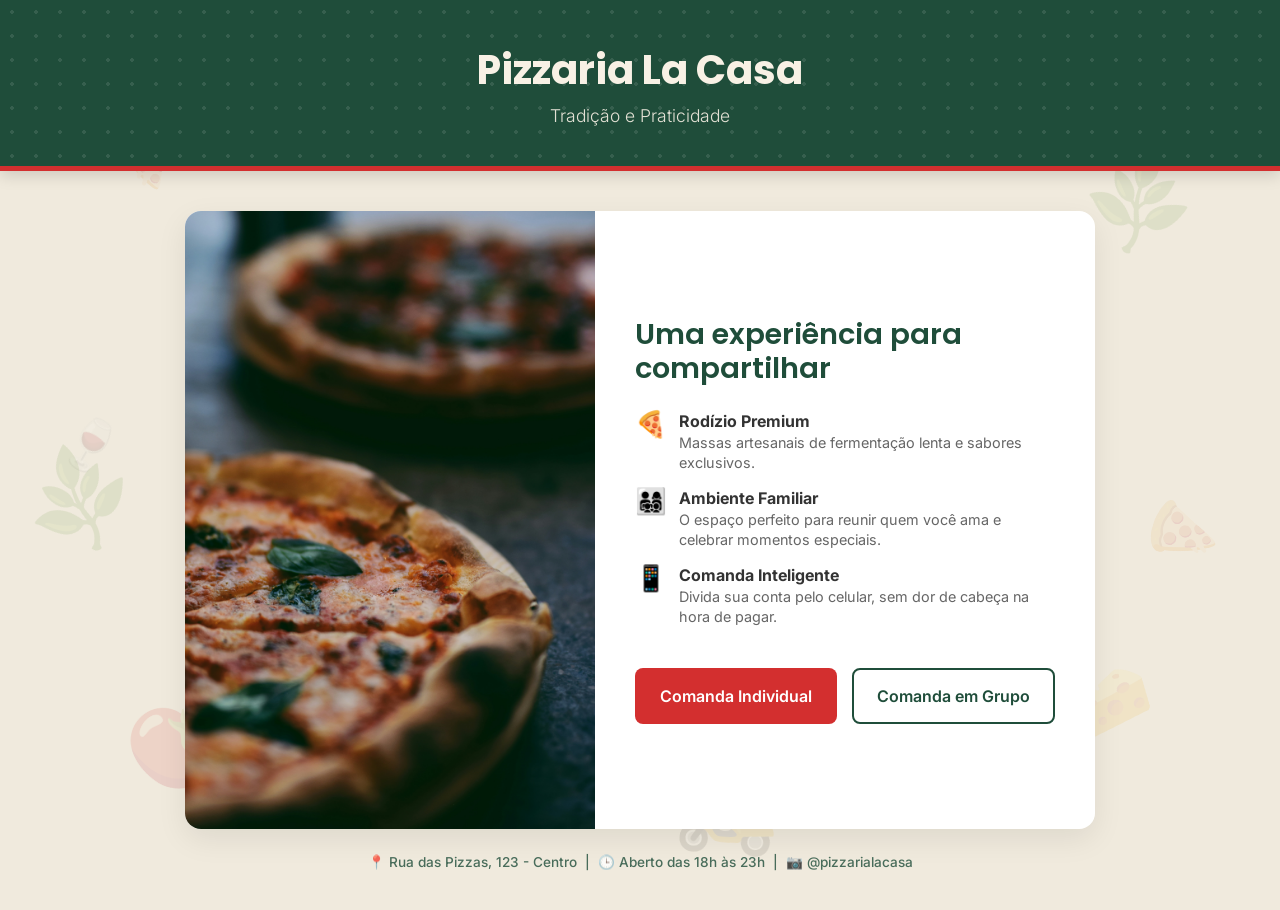
==== index.html @ f1805e40 "Projeto final" ====
<!DOCTYPE html>
<html lang="pt-BR">
<head>
    <meta charset="UTF-8">
    <title>Pizzaria La Casa</title>
    <meta name="viewport" content="width=device-width, initial-scale=1.0">
    <link href="https://fonts.googleapis.com/css2?family=Inter:wght@300;400;500;600&family=Poppins:wght@500;600;700&display=swap" rel="stylesheet">
    <link rel="stylesheet" href="style.css">
</head>
<body>

    <div class="decoracoes">
        <span class="icone d1">🍕</span>
        <span class="icone d2">🌿</span>
        <span class="icone d3">🍅</span>
        <span class="icone d4">🧀</span>
        <span class="icone d5">🍷</span>
        <span class="icone d6">🍕</span>
        <span class="icone d7">🍄</span>
        <span class="icone d8">🌶️</span>
        <span class="icone d9">🧅</span>
        <span class="icone d10">🌿</span>
        <span class="icone d11">🥓</span>
        <span class="icone d12">🍅</span>
        <span class="icone d13">🛵</span>
        <span class="icone d14">🍕</span>
    </div>

    <header class="hero-header">
        <h1>Pizzaria La Casa</h1>
        <p>Tradição e Praticidade</p>
    </header>

    <main class="container">
       <div class="card apresentacao layout-dividido">
            
            <div class="card-imagem">
                <img src="img/pizza.jpg" alt="Pizza artesanal saindo do forno">
            </div>

            <div class="card-conteudo">
                <h2>Uma experiência para compartilhar</h2>

                <ul class="lista-features">
                    <li>
                        <span class="icone-feature">🍕</span>
                        <div>
                            <strong>Rodízio Premium</strong>
                            <p>Massas artesanais de fermentação lenta e sabores exclusivos.</p>
                        </div>
                    </li>
                    <li>
                        <span class="icone-feature">👨‍👩‍👧‍👦</span>
                        <div>
                            <strong>Ambiente Familiar</strong>
                            <p>O espaço perfeito para reunir quem você ama e celebrar momentos especiais.</p>
                        </div>
                    </li>
                    <li>
                        <span class="icone-feature">📱</span>
                        <div>
                            <strong>Comanda Inteligente</strong>
                            <p>Divida sua conta pelo celular, sem dor de cabeça na hora de pagar.</p>
                        </div>
                    </li>
                </ul>

                <div class="botoes-grid">
                    <button class="btn-primary" onclick="window.location.href='comanda-individual.html'">Comanda Individual</button>
                    <button class="btn-outline" onclick="window.location.href='comanda-grupo.html'">Comanda em Grupo</button>
                </div>
            </div>
            
        </div>

        <div class="mini-rodape">
            <p>📍 Rua das Pizzas, 123 - Centro &nbsp;|&nbsp; 🕒 Aberto das 18h às 23h &nbsp;|&nbsp; 📷 @pizzarialacasa</p>
        </div>
    </main>

    <script src="script.js"></script>
</body>
</html>
---- style.css ----
* {
    margin: 0;
    padding: 0;
    box-sizing: border-box;
}

body {
    font-family: 'Inter', sans-serif;
    background-color: #f0eadd; /* Mesmo fundo creme do app */
    color: #333;
    display: flex;
    flex-direction: column;
    min-height: 100vh;
}

/* ========================= */
/* HEADER ESTILO APP */
/* ========================= */
.hero-header {
    background-color: #1f4d3a;
    background-image: radial-gradient(rgba(255, 255, 255, 0.1) 2px, transparent 2px);
    background-size: 24px 24px;
    color: #f8f1e5;
    padding: 40px 20px;
    text-align: center;
    box-shadow: 0 4px 15px rgba(0,0,0,0.15);
    position: relative;
    border-bottom: 5px solid #d32f2f; /* NOVO: Linha vermelha no cabeçalho */
    z-index: 10;
}

.hero-header h1 {
    font-family: 'Poppins', sans-serif; /* Fonte nova e moderna! */
    font-size: 2.5rem;
    font-weight: 700;
    margin-bottom: 5px;
}

.hero-header p {
    font-weight: 300;
    opacity: 0.9;
    font-size: 1.1rem;
}

/* ========================= */
/* CONTAINER E CARD */
/* ========================= */
.container {
    flex: 1;
    display: flex;
    flex-direction: column; /* Para empilhar o card e o mini-rodape */
    align-items: center;
    justify-content: center;
    padding: 40px 20px;
    max-width: 950px; /* Aumentei um pouco para caber a foto bem */
    margin: auto;
    position: relative;
    z-index: 1;
}

.card {
    background: #ffffff;
    border-radius: 16px;
    box-shadow: 0 10px 30px rgba(0,0,0,0.08);
    overflow: hidden; /* Corta a imagem para não vazar das bordas arredondadas */
}

/* Novo Layout Dividido */
.layout-dividido {
    display: flex;
    text-align: left; /* Tira o texto centralizado antigo */
}

.card-imagem {
    flex: 0 0 45%; /* A imagem ocupa 45% do espaço */
}

.card-imagem img {
    width: 100%;
    height: 100%;
    object-fit: cover; /* Garante que a foto preencha o espaço sem amassar */
}

.card-conteudo {
    flex: 1;
    padding: 40px;
    display: flex;
    flex-direction: column;
    justify-content: center;
}

/* ========================= */
/* LISTA DE DESTAQUES (FEATURES) */
/* ========================= */
.apresentacao h2 {
    font-family: 'Poppins', sans-serif;
    font-weight: 600;
    color: #1f4d3a;
    font-size: 1.8rem;
    margin-bottom: 25px;
    line-height: 1.2;
}

.lista-features {
    list-style: none;
    padding: 0;
    margin: 0 0 30px 0;
    display: flex;
    flex-direction: column;
    gap: 15px;
}

.lista-features li {
    display: flex;
    align-items: flex-start;
    gap: 12px;
}

.icone-feature {
    font-size: 1.6rem;
    line-height: 1;
}

.lista-features strong {
    display: block;
    color: #333;
    font-size: 1rem;
    margin-bottom: 2px;
}

.lista-features p {
    margin: 0;
    color: #666;
    font-size: 0.9rem;
    line-height: 1.4;
}

/* ========================= */
/* MINI RODAPÉ DA TELA INICIAL */
/* ========================= */
.mini-rodape {
    margin-top: 25px;
    text-align: center;
    color: #1f4d3a;
    font-size: 0.85rem;
    font-weight: 500;
    opacity: 0.8;
}

/* ========================= */
/* BOTÕES MODERNOS */
/* ========================= */
.botoes-grid {
    display: grid;
    grid-template-columns: 1fr 1fr;
    gap: 15px;
    margin-top: 10px;
}

button {
    width: 100%;
    padding: 16px;
    border: none;
    font-size: 1rem;
    font-weight: 600;
    cursor: pointer;
    border-radius: 8px;
    transition: background 0.3s, transform 0.1s;
    font-family: 'Inter', sans-serif;
}

button:active {
    transform: scale(0.98);
}

.btn-primary {
    background: #d32f2f; /* NOVO: Botão vermelho chamativo */
    color: #ffffff;
}

.btn-primary:hover {
    background: #b71c1c;
}

.btn-outline {
    background: transparent;
    color: #1f4d3a;
    border: 2px solid #1f4d3a;
}

.btn-outline:hover {
    background: #1f4d3a;
    color: #f8f1e5;
}
.decoracoes {
    position: fixed;
    top: 0;
    left: 0;
    width: 100%;
    height: 100%;
    pointer-events: none; /* Impede que os ícones bloqueiem o clique nos botões */
    z-index: 0; /* Joga os ícones lá para trás */
    overflow: hidden;
}

.icone {
    position: absolute;
    font-size: 4rem;
    opacity: 0.12; /* Fica quase transparente, parecendo marca d'água */
    filter: grayscale(20%); /* Tira um pouco do "berro" das cores */
    user-select: none;
}


.d1 { top: 12%; left: 8%; transform: rotate(15deg); }
.d2 { top: 18%; right: 8%; transform: rotate(-25deg) scale(1.2); }
.d3 { bottom: 12%; left: 10%; transform: rotate(45deg); font-size: 5rem; }
.d4 { bottom: 18%; right: 10%; transform: rotate(-15deg); }
.d5 { top: 45%; left: 4%; transform: rotate(30deg) scale(0.8); }
.d6 { top: 55%; right: 5%; transform: rotate(-40deg) scale(0.9); }
.d7 { top: 8%; right: 35%; transform: rotate(15deg) scale(0.9); }
.d8 { bottom: 25%; right: 25%; transform: rotate(-20deg) scale(1.1); }
.d9 { top: 30%; left: 22%; transform: rotate(45deg) scale(0.8); }
.d10 { bottom: 40%; left: 3%; transform: rotate(-60deg) scale(1.2); }
.d11 { top: 75%; right: 15%; transform: rotate(10deg); }
.d12 { top: 5%; left: 40%; transform: rotate(-15deg) scale(0.85); }
.d13 { bottom: 6%; right: 40%; transform: rotate(5deg) scale(1.3); }
.d14 { bottom: 45%; left: 30%; transform: rotate(-35deg) scale(0.95); }

/* Garantir que o conteúdo principal fique na frente das decorações */
.container {
    position: relative;
    z-index: 1;
}

/* ========================= */
/* RESPONSIVO (CELULAR) */
/* ========================= */
@media (max-width: 768px) {
    .hero-header h1 {
        font-size: 2rem;
    }
    
    .layout-dividido {
        flex-direction: column; /* Empilha foto em cima, texto embaixo */
    }

    .card-imagem {
        height: 250px; /* Altura fixa da foto no celular */
    }

    .card-conteudo {
        padding: 25px 20px;
    }

    .botoes-grid {
        grid-template-columns: 1fr;
    }

    .mini-rodape {
        font-size: 0.75rem;
        padding: 0 10px;
    }
}
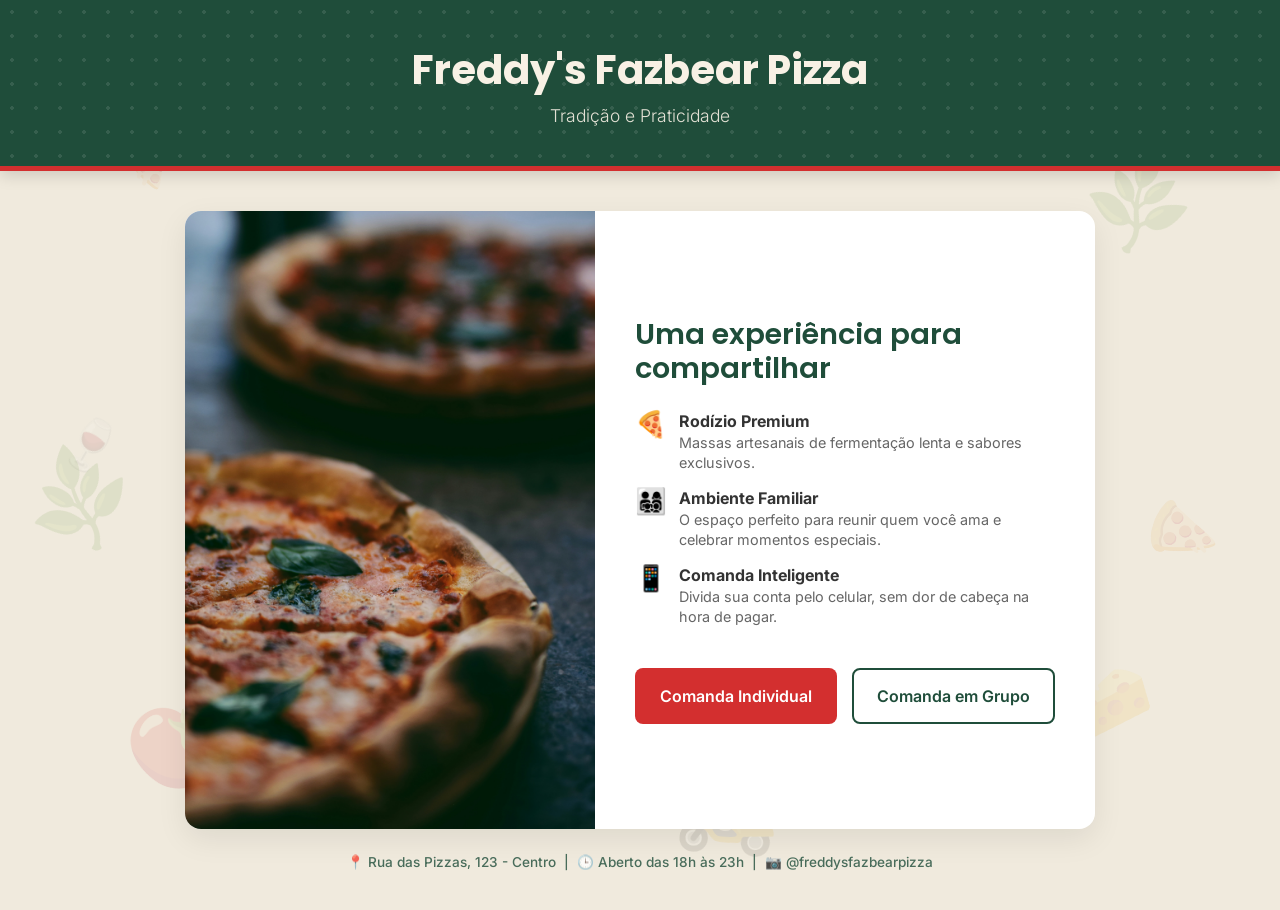
==== commit 4ce9b3e3: "Feat: adicionado detalhes como manifest.json para ser criada a logo" ====
--- a/index.html
+++ b/index.html
@@ -2,7 +2,9 @@
 <html lang="pt-BR">
 <head>
     <meta charset="UTF-8">
-    <title>Pizzaria La Casa</title>
+    <title>Pizzaria Freddy's Fazbear Pizza</title>
+    <link rel="icon" type="image/x-icon" href="img/ab.png">
+    <link rel="manifest" href="/manifest.json">
     <meta name="viewport" content="width=device-width, initial-scale=1.0">
     <link href="https://fonts.googleapis.com/css2?family=Inter:wght@300;400;500;600&family=Poppins:wght@500;600;700&display=swap" rel="stylesheet">
     <link rel="stylesheet" href="style.css">
@@ -27,7 +29,7 @@
     </div>
 
     <header class="hero-header">
-        <h1>Pizzaria La Casa</h1>
+        <h1>Freddy's Fazbear Pizza</h1>
         <p>Tradição e Praticidade</p>
     </header>
 
@@ -74,7 +76,7 @@
         </div>
 
         <div class="mini-rodape">
-            <p>📍 Rua das Pizzas, 123 - Centro &nbsp;|&nbsp; 🕒 Aberto das 18h às 23h &nbsp;|&nbsp; 📷 @pizzarialacasa</p>
+            <p>📍 Rua das Pizzas, 123 - Centro &nbsp;|&nbsp; 🕒 Aberto das 18h às 23h &nbsp;|&nbsp; 📷 @freddysfazbearpizza</p>
         </div>
     </main>
 
--- a/style.css
+++ b/style.css
@@ -6,7 +6,7 @@
 
 body {
     font-family: 'Inter', sans-serif;
-    background-color: #f0eadd; /* Mesmo fundo creme do app */
+    background-color: #f0eadd;
     color: #333;
     display: flex;
     flex-direction: column;
@@ -25,12 +25,12 @@
     text-align: center;
     box-shadow: 0 4px 15px rgba(0,0,0,0.15);
     position: relative;
-    border-bottom: 5px solid #d32f2f; /* NOVO: Linha vermelha no cabeçalho */
+    border-bottom: 5px solid #d32f2f;
     z-index: 10;
 }
 
 .hero-header h1 {
-    font-family: 'Poppins', sans-serif; /* Fonte nova e moderna! */
+    font-family: 'Poppins', sans-serif;
     font-size: 2.5rem;
     font-weight: 700;
     margin-bottom: 5px;
@@ -48,11 +48,11 @@
 .container {
     flex: 1;
     display: flex;
-    flex-direction: column; /* Para empilhar o card e o mini-rodape */
+    flex-direction: column;
     align-items: center;
     justify-content: center;
     padding: 40px 20px;
-    max-width: 950px; /* Aumentei um pouco para caber a foto bem */
+    max-width: 950px;
     margin: auto;
     position: relative;
     z-index: 1;
@@ -62,23 +62,23 @@
     background: #ffffff;
     border-radius: 16px;
     box-shadow: 0 10px 30px rgba(0,0,0,0.08);
-    overflow: hidden; /* Corta a imagem para não vazar das bordas arredondadas */
-}
-
-/* Novo Layout Dividido */
+    overflow: hidden;
+}
+
+
 .layout-dividido {
     display: flex;
-    text-align: left; /* Tira o texto centralizado antigo */
+    text-align: left;
 }
 
 .card-imagem {
-    flex: 0 0 45%; /* A imagem ocupa 45% do espaço */
+    flex: 0 0 45%;
 }
 
 .card-imagem img {
     width: 100%;
     height: 100%;
-    object-fit: cover; /* Garante que a foto preencha o espaço sem amassar */
+    object-fit: cover;
 }
 
 .card-conteudo {
@@ -174,7 +174,7 @@
 }
 
 .btn-primary {
-    background: #d32f2f; /* NOVO: Botão vermelho chamativo */
+    background: #d32f2f;
     color: #ffffff;
 }
 
@@ -198,16 +198,16 @@
     left: 0;
     width: 100%;
     height: 100%;
-    pointer-events: none; /* Impede que os ícones bloqueiem o clique nos botões */
-    z-index: 0; /* Joga os ícones lá para trás */
+    pointer-events: none;
+    z-index: 0;
     overflow: hidden;
 }
 
 .icone {
     position: absolute;
     font-size: 4rem;
-    opacity: 0.12; /* Fica quase transparente, parecendo marca d'água */
-    filter: grayscale(20%); /* Tira um pouco do "berro" das cores */
+    opacity: 0.12;
+    filter: grayscale(20%);
     user-select: none;
 }
 
@@ -227,7 +227,7 @@
 .d13 { bottom: 6%; right: 40%; transform: rotate(5deg) scale(1.3); }
 .d14 { bottom: 45%; left: 30%; transform: rotate(-35deg) scale(0.95); }
 
-/* Garantir que o conteúdo principal fique na frente das decorações */
+
 .container {
     position: relative;
     z-index: 1;
@@ -242,11 +242,11 @@
     }
     
     .layout-dividido {
-        flex-direction: column; /* Empilha foto em cima, texto embaixo */
+        flex-direction: column; 
     }
 
     .card-imagem {
-        height: 250px; /* Altura fixa da foto no celular */
+        height: 150px;
     }
 
     .card-conteudo {
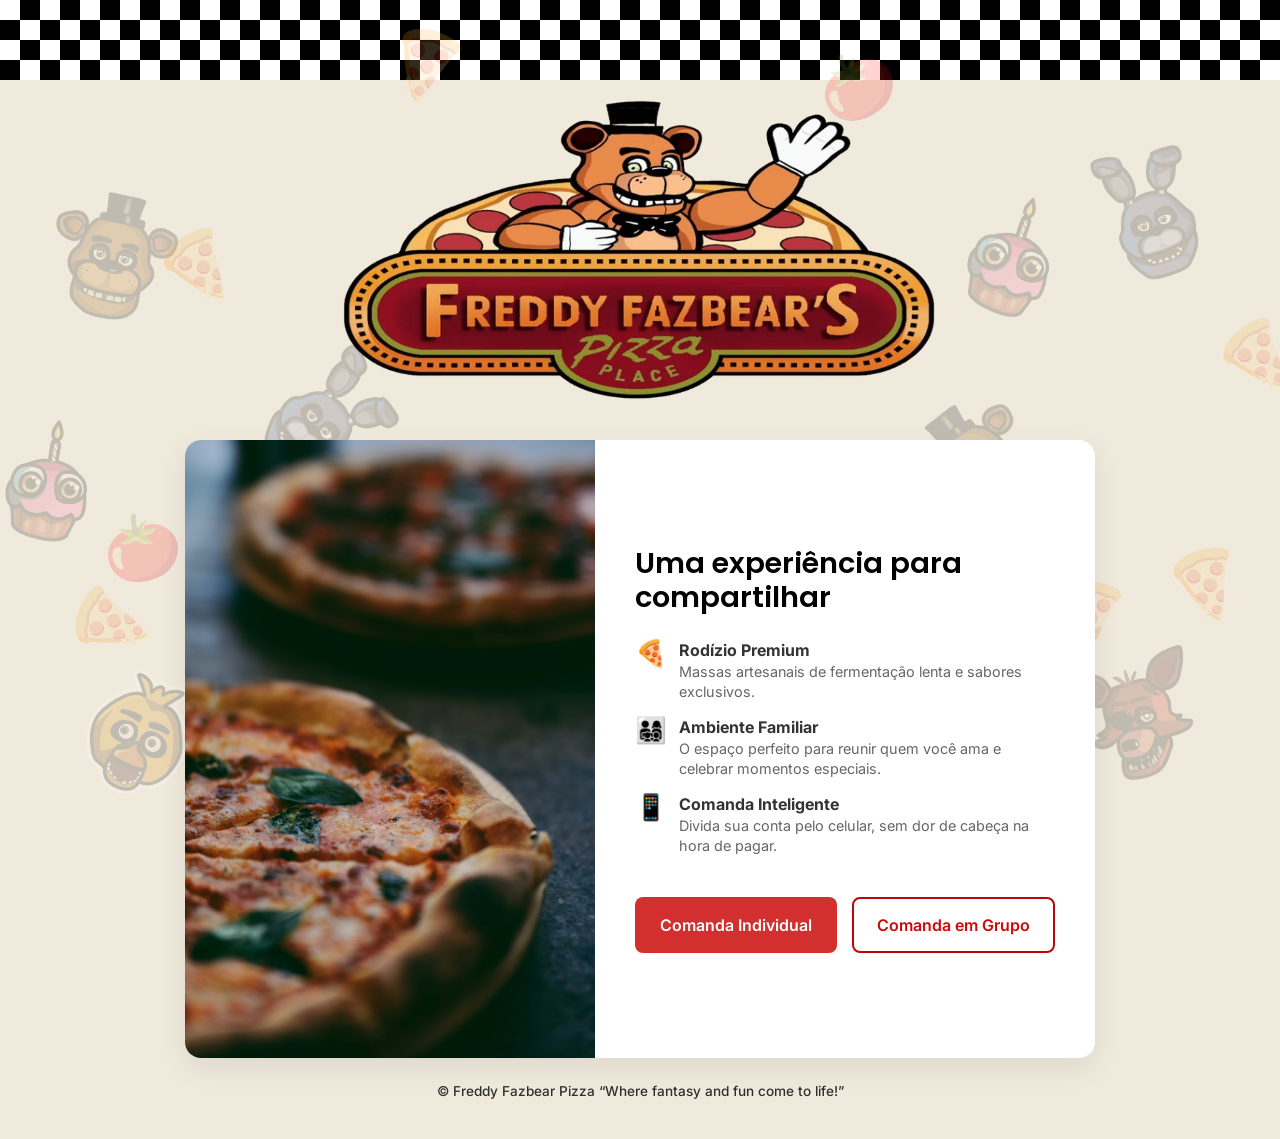
==== commit f82f86dd: "Refactor code structure for improved readability and maintainability" ====
--- a/index.html
+++ b/index.html
@@ -12,27 +12,37 @@
 <body>
 
     <div class="decoracoes">
-        <span class="icone d1">🍕</span>
-        <span class="icone d2">🌿</span>
-        <span class="icone d3">🍅</span>
-        <span class="icone d4">🧀</span>
-        <span class="icone d5">🍷</span>
-        <span class="icone d6">🍕</span>
-        <span class="icone d7">🍄</span>
-        <span class="icone d8">🌶️</span>
-        <span class="icone d9">🧅</span>
-        <span class="icone d10">🌿</span>
-        <span class="icone d11">🥓</span>
-        <span class="icone d12">🍅</span>
-        <span class="icone d13">🛵</span>
-        <span class="icone d14">🍕</span>
+    <span class="icone d1"><img src="img/freddy.png"></span>
+    <span class="icone d2"><img src="img/bonnie.png"></span>
+    <span class="icone d3"><img src="img/chica.png"></span>
+    <span class="icone d4"><img src="img/foxy.png"></span>
+    <span class="icone d5"><img src="img/cuocake.png"></span>
+    <span class="icone d6">🍕</span>
+    <span class="icone d7">🍕</span>
+    <span class="icone d8">🍅</span>
+    <span class="icone d9">🧀</span>
+    <span class="icone d10">🍕</span>
+    <span class="icone d11">🍕</span>
+    <span class="icone d12"><img src="img/cuocake.png"></span>
+    <span class="icone d13">🍅</span>
+    <span class="icone d14">🍕</span>
+    <span class="icone d15">🍕</span>
+    <span class="icone d16">🍕</span>
+    <span class="icone d17"><img src="img/bonnie.png"></span>
+    <span class="icone d18"><img src="img/freddy.png"></span>
+
     </div>
 
-    <header class="hero-header">
-        <h1>Freddy's Fazbear Pizza</h1>
-        <p>Tradição e Praticidade</p>
+    <div class="lights">
+<span></span><span></span><span></span><span></span><span></span>
+</div>
+
+    <header class="hero-header"> 
     </header>
 
+    <div class="banner">
+        <img src="img/freddybannerpizza-removebg-preview.png" alt="">
+    </div>
     <main class="container">
        <div class="card apresentacao layout-dividido">
             
@@ -76,7 +86,8 @@
         </div>
 
         <div class="mini-rodape">
-            <p>📍 Rua das Pizzas, 123 - Centro &nbsp;|&nbsp; 🕒 Aberto das 18h às 23h &nbsp;|&nbsp; 📷 @freddysfazbearpizza</p>
+            <p>© Freddy Fazbear Pizza
+“Where fantasy and fun come to life!”</p>
         </div>
     </main>
 
--- a/style.css
+++ b/style.css
@@ -17,34 +17,52 @@
 /* HEADER ESTILO APP */
 /* ========================= */
 .hero-header {
-    background-color: #1f4d3a;
-    background-image: radial-gradient(rgba(255, 255, 255, 0.1) 2px, transparent 2px);
-    background-size: 24px 24px;
-    color: #f8f1e5;
+    background:
+    linear-gradient(45deg, #000 25%, transparent 25%),
+    linear-gradient(-45deg, #000 25%, transparent 25%),
+    linear-gradient(45deg, transparent 75%, #000 75%),
+    linear-gradient(-45deg, transparent 75%, #000 75%);
+    background-size: 40px 40px;
+    background-position: 0 0, 0 20px, 20px -20px, -20px 0px;
+    background-color: white;
+
+    display: flex;
+    flex-direction: column;
+    align-items: center;
+    justify-content: center;
     padding: 40px 20px;
     text-align: center;
-    box-shadow: 0 4px 15px rgba(0,0,0,0.15);
-    position: relative;
-    border-bottom: 5px solid #d32f2f;
-    z-index: 10;
-}
-
-.hero-header h1 {
-    font-family: 'Poppins', sans-serif;
-    font-size: 2.5rem;
-    font-weight: 700;
-    margin-bottom: 5px;
-}
+    
+}
+    
+
+
+.hero-header img {
+    width: 350px;
+    height: auto;
+
+}
+
 
 .hero-header p {
     font-weight: 300;
     opacity: 0.9;
     font-size: 1.1rem;
+    margin-top: 15px; 
+    text-align: center;
 }
 
 /* ========================= */
 /* CONTAINER E CARD */
 /* ========================= */
+
+.banner{
+    width: 100%;
+    display: flex;
+    justify-content: center;
+    margin-top: 20px;
+    height: 300px;
+}
 .container {
     flex: 1;
     display: flex;
@@ -95,11 +113,11 @@
 .apresentacao h2 {
     font-family: 'Poppins', sans-serif;
     font-weight: 600;
-    color: #1f4d3a;
+    color: #000000;
     font-size: 1.8rem;
     margin-bottom: 25px;
     line-height: 1.2;
-}
+}   
 
 .lista-features {
     list-style: none;
@@ -141,7 +159,7 @@
 .mini-rodape {
     margin-top: 25px;
     text-align: center;
-    color: #1f4d3a;
+    color: #000000;
     font-size: 0.85rem;
     font-weight: 500;
     opacity: 0.8;
@@ -184,12 +202,12 @@
 
 .btn-outline {
     background: transparent;
-    color: #1f4d3a;
-    border: 2px solid #1f4d3a;
+    color: #ce0909;
+    border: 2px solid #ba0707;
 }
 
 .btn-outline:hover {
-    background: #1f4d3a;
+    background: #cd2009;
     color: #f8f1e5;
 }
 .decoracoes {
@@ -199,34 +217,42 @@
     width: 100%;
     height: 100%;
     pointer-events: none;
-    z-index: 0;
+    z-index: 1;
     overflow: hidden;
 }
 
 .icone {
     position: absolute;
+    opacity: 0.20;
+    user-select: none;
     font-size: 4rem;
-    opacity: 0.12;
-    filter: grayscale(20%);
-    user-select: none;
-}
-
-
-.d1 { top: 12%; left: 8%; transform: rotate(15deg); }
-.d2 { top: 18%; right: 8%; transform: rotate(-25deg) scale(1.2); }
-.d3 { bottom: 12%; left: 10%; transform: rotate(45deg); font-size: 5rem; }
-.d4 { bottom: 18%; right: 10%; transform: rotate(-15deg); }
-.d5 { top: 45%; left: 4%; transform: rotate(30deg) scale(0.8); }
-.d6 { top: 55%; right: 5%; transform: rotate(-40deg) scale(0.9); }
-.d7 { top: 8%; right: 35%; transform: rotate(15deg) scale(0.9); }
-.d8 { bottom: 25%; right: 25%; transform: rotate(-20deg) scale(1.1); }
-.d9 { top: 30%; left: 22%; transform: rotate(45deg) scale(0.8); }
-.d10 { bottom: 40%; left: 3%; transform: rotate(-60deg) scale(1.2); }
-.d11 { top: 75%; right: 15%; transform: rotate(10deg); }
-.d12 { top: 5%; left: 40%; transform: rotate(-15deg) scale(0.85); }
-.d13 { bottom: 6%; right: 40%; transform: rotate(5deg) scale(1.3); }
-.d14 { bottom: 45%; left: 30%; transform: rotate(-35deg) scale(0.95); }
-
+}
+
+.icone img {
+    width: 150px;
+    height: auto;
+    display: block;
+}
+
+
+.d1  { top: 20%; left: 3%; transform: rotate(15deg); }
+.d2  { top: 15%; right: 4%; transform: rotate(-20deg); } 
+.d3  { bottom: 10%; left: 5%; transform: rotate(25deg); }
+.d4  { bottom: 12%; right: 5%; transform: rotate(-15deg); }
+.d5  { top: 45%; left: -2%; transform: rotate(10deg); }
+.d6  { top: 35%; right: -1%; transform: rotate(-10deg); }
+.d7  { top: 2%; left: 30%; transform: rotate(45deg); }
+.d8  { top: 5%; right: 30%; transform: rotate(-30deg); }
+.d9  { bottom: 5%; left: 30%; transform: rotate(-25deg); }
+.d10 { bottom: 8%; right: 25%; transform: rotate(15deg); }
+.d11 { top: 25%; left: 12%; transform: rotate(-5deg); }
+.d12 { top: 20%; right: 15%; transform: rotate(20deg); }
+.d13 { bottom: 35%; left: 8%; transform: rotate(-15deg); }
+.d14 { bottom: 28%; right: 12%; transform: rotate(35deg); }
+.d15 { top: 65%; left: 5%; transform: rotate(-40deg); }
+.d16 { top: 60%; right: 3%; transform: rotate(12deg); }
+.d17 { bottom: 45%; left: 20%; transform: rotate(50deg); }
+.d18 { bottom: 40%; right: 18%; transform: rotate(-35deg); }
 
 .container {
     position: relative;
@@ -246,7 +272,7 @@
     }
 
     .card-imagem {
-        height: 150px;
+        height: 100px;
     }
 
     .card-conteudo {
@@ -261,4 +287,6 @@
         font-size: 0.75rem;
         padding: 0 10px;
     }
-}+}
+
+
